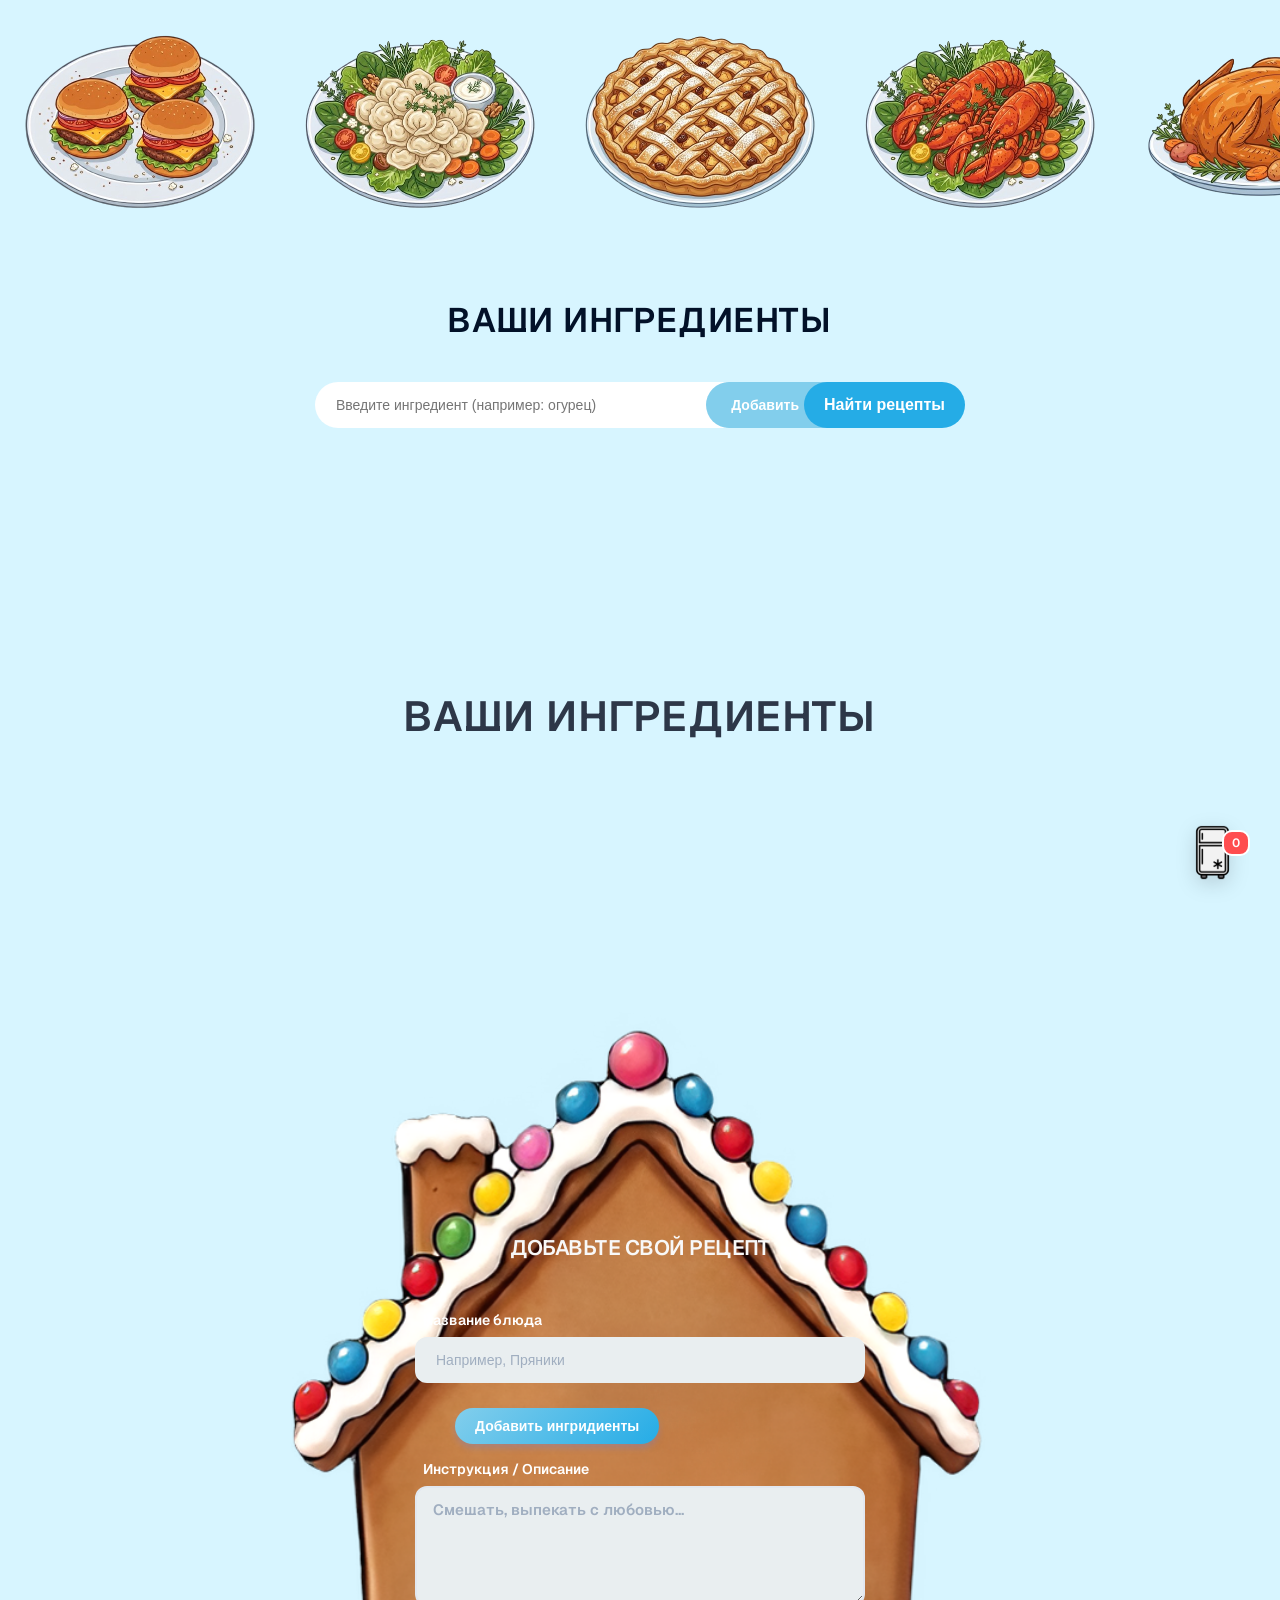
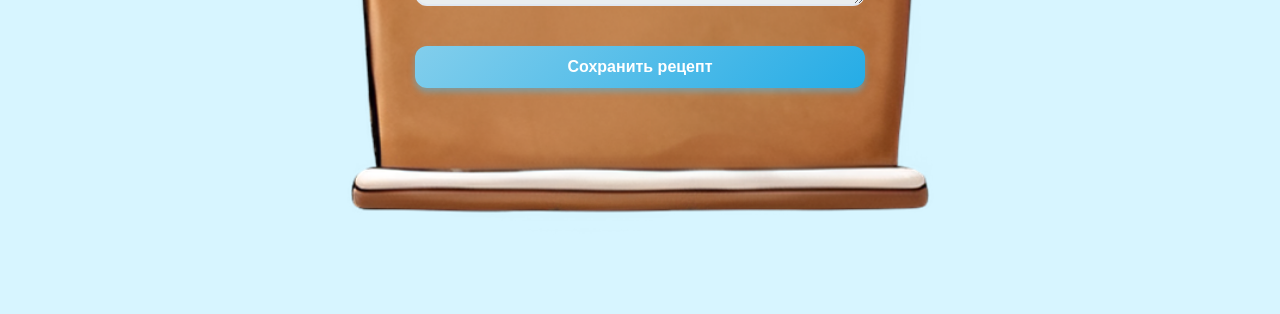
==== templates/index.html @ f2d4c2a4 "Обновил дизайн сайта" ====
<!DOCTYPE html>
<html lang="ru">
<head>
    <meta charset="UTF-8">
    <meta name="viewport" content="width=device-width, initial-scale=1.0">
    <title>CookHelper — Умный шеф</title>
    <link rel="stylesheet" href="/static/style/styles.css">
</head>
<body>
    
<!-- Экран заставки (прелоадер) -->
<div id="intro-screen">
    <div class="intro-logo">
        <img src="/static/images/cooking.png" alt="Logo CookHelper">
        CookHelper
    </div>
</div>
<!-- <img src="/static/images/Бургер-шапка.png" alt="Вкусный бургер" class="burger-img"> -->

<div class="food-carousel-container">
    <div class="food-carousel-track" id="carouselTrack">
        <div class="food-carousel-item"><img src="/static/images/Бургеры.png" alt="Блюдо 1"></div>
        <div class="food-carousel-item"><img src="/static/images/Пельмени.png" alt="Блюдо 2"></div>
        <div class="food-carousel-item"><img src="/static/images/Пирог.png" alt="Блюдо 3"></div>
        <div class="food-carousel-item"><img src="/static/images/Лобстеры.png" alt="Блюдо 4"></div>
        <div class="food-carousel-item"><img src="/static/images/Курица.png" alt="Блюдо 5"></div>
        <div class="food-carousel-item"><img src="/static/images/Яичница.png" alt="Блюдо 6"></div>
        <div class="food-carousel-item"><img src="/static/images/Блины.png" alt="Блюдо 7"></div>
        <div class="food-carousel-item"><img src="/static/images/Овощи.png" alt="Блюдо 8"></div>
    </div>
</div>

<div class="column">
    <h2 style="font-size: 34px;">Ваши ингредиенты</h2>
    
    <div class="search-group">
        <input type="text" id="ingredientInput" placeholder="Введите ингредиент (например: огурец)">            
        <div class="suggestions" id="suggestionsBox" onclick="animateFlyToFridge(event)"></div>
        <button class="btn-add" id="addBtn" onclick="manualAdd(); animateFlyToFridge(event)">Добавить</button>
        <a href="#resultsArea" style="text-decoration: none;">
            <button class="btn-find-recipes" onclick="findRecipes()">Найти рецепты</button>
        </a>      
    </div>

        <div class="empty-state">Ваш холодильник пуст</div>
    </div>
</div>
<div class="floating-fridge" id="floatingFridge" onclick="toggleFridgeMenu()">
    <img src="/static/images/холодильник.png" class="fridge-icon-img" id="fridgeIcon" alt="Холодильник">
    <span class="fridge-counter" id="fridgeCounter">0</span>
</div>

<div class="fridge-drawer" id="fridgeDrawer">
    <div class="drawer-header">
        <h3>В твоем холодильнике</h3>
        <button class="close-drawer" onclick="toggleFridgeMenu()">×</button>
    </div>

    <div class="fridge-list" id="fridgeList"></div>
</div>

<div class="column">
    <div class="title-wrapper">
        <h2 class="title-block">ВАШИ ИНГРЕДИЕНТЫ</h2>
    </div>
    <div id="resultsArea">
        <div class="empty-state">Добавьте продукты, чтобы увидеть рецепты</div>
    </div>
</div>

<div class="modal-overlay" id="detailOverlay" onclick="handleDetailOverlayClick(event)">
    <div class="modal" id="recipeDetailContent">
        </div>
</div>

<div class="recipe-form-hero">
    <div class="gingerbread-house"></div>
    <div class="recipe-form-container">
        <div class="recipe-header-block">
            <h2>Добавьте свой рецепт</h2>
        </div>
        
        <form id="recipeForm" class="modern-form">
            <div class="form-group">
                <label for="recipeName" class="form-label">
                    <span class="label-icon"></span>
                    Название блюда
                </label>
                <input type="text" id="recipeName" class="form-input" required placeholder="Например, Пряники">
            </div>
            <menu>
            <button id="updateDetails" class="add-ingredient-btn">Добавить ингридиенты</button>
            </menu>

            <div class="form-group">
                <label for="recipeDescription" class="form-label">
                    <span class="label-icon"></span>
                    Инструкция / Описание
                </label>
                <textarea id="recipeDescription" class="form-textarea" rows="4" placeholder="Смешать, выпекать с любовью..."></textarea>
            </div>

            <button type="submit" id="submitBtn" class="submit-btn">
                <span></span> Сохранить рецепт
            </button>
        </form>
        
        <div id="formMessage" class="hidden"></div>
    </div>
</div>
<dialog id="favDialog" style="border: none;outline: none;border-radius: 20px;">
    <div class="form-group">
        <label class="form-label" style="color: black;">
            <span class="label-icon"></span>
            Ингредиенты
        </label>
        <div id="ingredientsList" class="ingredients-container">
            <div class="ingredient-input-wrap">
                <input type="text" class="ingredient-input form-input" placeholder="Мука, корица..." required>
                <button type="button" class="remove-ing-btn" onclick="removeIngredient(this)" title="Удалить">&times;</button>
            </div>
        </div>
        <div style="display: flex; gap: 5px; flex-direction: column;">
            <button type="button" id="addIngredientBtn" class="add-ingredient-btn">
                <span>+</span> Добавить ингредиент
            </button>
            <button type="button" id="cancel" class="add-ingredient-btn" style="justify-content: center;">
                Сохранить
            </button>
        </div>
    </div>
</dialog>

<script>
    // Этот скрипт нужен только для создания бесконечного эффекта
    document.addEventListener('DOMContentLoaded', function() {
        const track = document.getElementById('carouselTrack');
        
        // 1. Получаем все оригинальные элементы
        const items = track.querySelectorAll('.food-carousel-item');
        
        // 2. Дублируем их и добавляем в конец ленты
        // Это создает 'запас', чтобы при сдвиге на 100%
        // в кадре уже были те же самые картинки, и переход был незаметен.
        items.forEach(item => {
            const clone = item.cloneNode(true);
            track.appendChild(clone);
        });
    });
</script>

<script>
  (function () {
    var updateButton = document.getElementById("updateDetails");
    var cancelButton = document.getElementById("cancel");
    var favDialog = document.getElementById("favDialog");

    // Update button opens a modal dialog
    updateButton.addEventListener("click", function () {
      favDialog.showModal();
    });

    // Form cancel button closes the dialog box
    cancelButton.addEventListener("click", function () {
      favDialog.close();
    });
  })();
</script>
<script src="/static/codes/recipe.js"></script>
<script src="/static/codes/code.js"></script>

</body>
</html>
---- static/style/styles.css ----
:root {
    --primary: #021128;
    --primary-dark: #f9fbfc;
    --bg-gradient: linear-gradient(135deg, #f9fbfc 0%, #f9fbfc 100%);
    --white: #ffffff;
    --text-main: #1e293b;
    --text-secondary: #1e293b;
    --accent-pink: #262b29;
    --card-shadow: 0 10px 30px rgba(248, 23, 23, 0.08);
    --radius: 25px;
}

html {
    scroll-behavior: smooth;
}

@font-face {
    font-family: 'MyCustomFont'; /* Придумай любое имя (лучше на английском) */
    src: url('/static/fonts/2.ttf') format('truetype'); /* Путь к файлу и его формат */
    font-weight: normal;
    font-style: normal;
}

body {
    font-family: 'MyCustomFont', sans-serif;
    background-color: #7fdfff4f; /* Теплый темный цвет (HEX) */
    background-attachment: fixed;
    margin: 0;
    color: var(--text-main);
    min-height: 100vh;
}

.burger-img {
    display: block;      
    margin: 0 auto;      
    margin-top: 10px;    /* Сдвигает бургер вниз, чтобы он идеально сидел под дугой */
    width: 100%;         
    max-width: 400px;    
    height: auto;        
    border-radius: 8px;  
}

.logo { font-weight: 800; font-size: 24px; color: var(--primary); display: flex; align-items: center; cursor: pointer; }
.nav-links { display: flex; gap: 20px; }
.nav-links a { 
    text-decoration: none; 
    color: var(--text-secondary); 
    font-weight: 600; 
    font-size: 13px; 
    text-transform: uppercase; 
    padding: 8px 12px;
    border-radius: 8px;
    transition: 0.2s;
}
.nav-links a.active { background: var(--primary); color: white; }
.auth-btns button { 
    border: none; padding: 8px 20px; border-radius: 15px; cursor: pointer; font-weight: 600; 
}
.btn-reg { background: var(--primary); color: white; margin-left: 10px; }

/* --- Основной контейнер (Сетка как на картинке) --- */
.main-grid {
    display: grid;
    grid-template-columns: 1fr 1fr;
    max-width: 2400px;
    margin: 40px auto;
    gap: 30px;
    padding: 0 20px;
}



.column {
    padding: 30px;
}

/* Обёртка для центрирования */
.title-wrapper {
    text-align: center;
    margin: 30px 0;
}

h2.title-block {
    display: inline-block;
    font-size: 42px;
    font-weight: 700;
    color: #2d3748;
    padding: 15px 40px;
    border-radius: 20px;
    background: transparent;
    position: relative;
}

h2 {
    text-align: center;
    color: var(--primary);
    text-transform: uppercase;
    font-size: 18px;
    letter-spacing: 1.2px;
    margin-bottom: 25px;
}

/* --- Левая колонка: Ввод --- */
.search-group {
    display: flex;
    align-items: center; 
    margin: 40px auto 20px auto; 
    max-width: 650px;    /* Ширина, чтобы обе кнопки и инпут дышали свободно */
    width: 100%; 
    gap: -10px;     
}

.floating-fridge {
    position: fixed;
    bottom: 30px;
    right: 35px;
    width: 65px;
    height: 35px;
    border-radius: 50%;
    display: flex;
    align-items: center;
    justify-content: center;
    cursor: pointer;
    z-index: 1000;
    transition: transform 0.2s ease;
}

.floating-fridge:hover {
    transform: scale(1.1);
}

.fridge-icon-img {
    width: 70px;        /* Уменьшили сам холодильник с 70px до 55px */
    height: 55px;
    object-fit: contain;
    display: block;
    pointer-events: none;
    /* Оставляем мягкую тень */
    filter: drop-shadow(0 6px 10px rgba(0, 0, 0, 0.15)); 
}

/* Красный кружок-счетчик количества продуктов */
.fridge-counter {
    position: absolute;
    top: -5px;
    right: -5px;
    background-color: #ff4d4f;
    color: white;
    font-size: 12px;
    font-weight: bold;
    padding: 3px 8px;
    border-radius: 10px;
    border: 2px solid #ffffff;
}

/* Анимация покачивания при добавлении */
@keyframes jiggle {
    0% { transform: scale(1); }
    30% { transform: scale(1.2) rotate(-10deg); }
    50% { transform: scale(1.2) rotate(10deg); }
    70% { transform: scale(1.2) rotate(-10deg); }
    100% { transform: scale(1); }
}

.floating-fridge.pulse {
    animation: jiggle 0.5s ease-in-out;
}

/* --- Выплывающая шторка (меню) --- */
.fridge-drawer {
    position: fixed;
    top: 0;
    right: -350px; /* Изначально спрятана справа за экраном */
    width: 320px;
    height: 100%;
    background: white;
    box-shadow: -5px 0 25px rgba(0,0,0,0.15);
    z-index: 999;
    transition: right 0.3s ease; /* Плавное выдвижение */
    padding: 20px;
    box-sizing: border-box;
    overflow-y: auto;
}

/* Класс, который выдвигает шторку (добавляется через JS) */
.fridge-drawer.open {
    right: 0;
}

.drawer-header {
    display: flex;
    justify-content: space-between;
    align-items: center;
    border-bottom: 1px solid #eee;
    padding-bottom: 10px;
    margin-bottom: 15px;
}

.close-drawer {
    background: none;
    border: none;
    font-size: 24px;
    cursor: pointer;
}


/* --- Выпадающий список подсказок (Подборка) --- */
.suggestions {
    position: absolute;
    top: 600px;            /* Опускает список ровно под строку ввода */
    left: 240px;              /* Выравнивает по левому краю инпута */
    
    /* Ширина списка. Так как инпут занимает flex: 1, 
       сделаем подсказки примерно на ширину самого текстового поля */
    width: 60%;
    display: none;           
    
    background-color: #ffffff;
    border: 1px solid #e0e0e0;
    border-radius: 15px;  /* Мягкое скругление углов */
    box-shadow: 0 8px 24px rgba(0, 0, 0, 0.921); /* Мягкая тень, чтобы приподнять над сайтом */
    
    max-height: 220px;    /* Ограничиваем высоту, если совпадений много */
    overflow-y: auto;     /* Включает скролл внутри списка */
    z-index: 999;         /* Выносит список поверх холодильника и карточек */
    margin-top: 5px;      /* Небольшой аккуратный зазор от инпута */
}

/* Стили для самих элементов списка (заодно добавим внутренние отступы) */
.suggestion-item {
    padding: 10px 15px;      /* Внутренние отступы: 10px сверху/снизу, 15px слева/справа */
    cursor: pointer;         /* Меняем курсор при наведении */
    transition: background-color 0.2s ease; /* Плавное изменение цвета */
}

/* Эффект при наведении */
.suggestion-item:hover {
    background-color: #f5f5f5; /* Светло-серый цвет фона при наведении */
}


input[type="text"] {
    flex: 1;
    padding: 12px 30px 12px 20px; 
    border: 1px solid #e0e0e000;
    border-radius: 25px 0 0 25px; /* Сделали левый край инпута еще более круглым, под стать кнопкам */
    font-size: 14px;
    outline: none;
    height: 46px;                 /* Единая высота для всей строки */
    box-sizing: border-box;
    border-right: none;
    position: relative;
    z-index: 1;
}

/* Общие базовые стили для обеих кнопок, чтобы они были одинаковыми */
.btn-add, .btn-find-recipes {
    height: 46px;
    border: none;
    border-radius: 25px 0 0 25px;          /* Обе кнопки — идеальные округлые капсулы */
    font-weight: 600;
    font-size: 14px;
    cursor: pointer;
    white-space: nowrap;
    box-sizing: border-box;
    position: relative;           /* Включаем позиционирование для работы z-index */
    transition: all 0.2s ease;
}

/* Кнопка "Добавить" (Черная капсула, которую обрезают) */
.btn-add {
    background: #82ceec;          
    color: white;
    /* Справа делаем отступ чуть больше (35px), чтобы спрятанный под соеднюю кнопку край не сжимал текст */
    padding: 0 35px 0 25px;       
    
    z-index: 2;                   /* Средний слой */
    margin-left: -20px;           /* Наплыв на инпут */
    margin-right: -30px;          /* Отрицательный отступ заставляет голубую кнопку наехать СВЕРХУ */
}

/* Кнопка "Найти рецепты" (Голубая капсула, которая ОБРЕЗАЕТ) */
.btn-find-recipes {
    background: #25ace6;          
    color: white;
    padding: 0 25px;              /* Стандартный аккуратный отступ */
    
    z-index: 3;                   /* Самый ВЫСОКИЙ слой — ложится поверх и обрезает черную */
    

}

.btn-add:hover {
    opacity: 0.95;
    box-shadow: 0 4px 12px rgba(16, 24, 32, 0.2);
}

.btn-find-recipes:hover {
    opacity: 0.95;
    box-shadow: -8px 0 16px rgba(16, 24, 32, 0.3);
}

.fridge-list { 
    flex-grow: 1; 
    max-width: 400px;  /* Максимальная ширина списка. Можешь поставить 450px или 500px */
    width: 100%;
}
.fridge-item {
    background: #f8f9ff;
    margin-bottom: 10px;
    padding: 12px 20px;
    border-radius: 15px;
    display: flex;
    justify-content: space-between;
    align-items: center;
    border-left: 4px solid var(--primary);
    animation: fadeIn 0.3s ease;
}

.remove-btn {
    background: var(--accent-pink);
    color: white;
    border: none;
    width: 24px; height: 24px;
    border-radius: 50%;
    cursor: pointer;
    font-size: 14px;
}

/* Этот стиль применится ко всем кнопкам с классом .btn-find-recipes */
.btn-find-recipes {
    background-color: #25ace6;    /* Темный фон кнопки */
    color: #ffffff;               /* Белый текст */
    
    padding: 10px 20px;           /* Внутренние отступы */
    font-size: 16px;              /* Размер текста */
    font-weight: 600;             /* Жирность текста */
    border-radius: 25px;           /* Скругление углов */
    cursor: pointer;              /* Курсор-пальчик при наведении */
    text-decoration: none;   
    transition: all 0.3s ease;    /* Плавность анимации */
}



/* --- Правая колонка: Рецепты --- */

/* 1. Модифицированная карточка (изменили display на колонку и добавили transition) */
.recipe-card {
    display: flex;
    flex-direction: column; /* Элементы внутри строятся вертикально */
    gap: 0;                 
    background: #ffffff;
    padding: 15px;
    border-radius: 20px;
    margin-bottom: 15px;
    cursor: pointer;
    transition: all 0.3s ease; /* Сделали анимацию плавной */
    border: 1px solid transparent;
}
.recipe-card:hover { border-color: var(--accent-pink); background: #ffffff; }

/* Эффект, когда карточка развернута (из нового) */
.recipe-card.expanded {
    border-color: var(--accent-pink);
    box-shadow: 0 8px 20px rgba(0, 0, 0, 0.04);
}

/* Новому контейнеру задаем флекс в строчку, чтобы картинка и текст были рядом */
.recipe-main-content {
    display: flex;
    gap: 15px;
    width: 100%;
}

/* ТВОИ СТИЛИ (Остались без изменений) */
.recipe-img {
    width: 70px; height: 70px;
    border-radius: 15px;
    background: #dfdddd00;
    object-fit: cover;
}

.recipe-info {
    flex: 1; /* Чтобы текст занимал всю ширину до тегов */
}
.recipe-info h3 { margin: 0; font-size: 16px; color: #2d3436; }
.recipe-info p { margin: 5px 0; font-size: 12px; color: var(--text-secondary); }
.recipe-meta { display: flex; justify-content: space-between; align-items: center; margin-top: 5px; }
.time-tag { color: var(--primary); font-weight: 700; font-size: 12px; }
.match-tag { color: #f3f3f3; font-weight: 600; font-size: 11px; background: #141311; padding: 2px 8px; border-radius: 10px; }


/* НОВЫЕ СТИЛИ (Добавились для скрытого блока инструкции) */
.recipe-instructions {
    max-height: 0;
    overflow: hidden;
    width: 100%;
    transition: max-height 0.3s ease, padding 0.3s ease;
    padding-top: 0; 
    box-sizing: border-box;
}

.instructions-divider {
    border: 0;
    border-top: 1px solid #eee;
    margin: 10px 0;
}

.recipe-instructions h4 {
    margin: 0 0 5px 0;
    font-size: 14px;
    color: #2d3436;
}

.instructions-text {
    margin: 0;
    font-size: 13px;
    color: #555;
    line-height: 1.6;
    white-space: pre-wrap; /* Чтобы перенос строк из базы работал */
}
.empty-state {
    text-align: center;
    margin-top: 100px;
    color: #b2bec300;
    font-style: italic;
}

/* --- Модалки (Стиль как на макете) --- */
.modal { border-radius: 30px; border: none; }

@keyframes fadeIn { from { opacity: 0; transform: translateY(5px); } to { opacity: 1; transform: translateY(0); } }
/* --- Стили для заставки --- */
#intro-screen {
    position: fixed;
    top: 0;
    left: 0;
    width: 100%;
    height: 100vh;
    background-color: #000000; /* Черный экран */
    display: flex;
    justify-content: center;
    align-items: center;
    z-index: 99999; /* Поверх абсолютно всего */
    transition: transform 0.8s cubic-bezier(0.77, 0, 0.175, 1); /* Красивый плавный уезд */
}

/* Класс, который заставит экран уехать вверх */
#intro-screen.hidden {
    transform: translateY(-100%);
}

.intro-logo {
    font-weight: 800;
    font-size: 42px; /* Крупный логотип для заставки */
    color: #ffffff;  /* Белый текст на черном фоне */
    letter-spacing: 2px;
    animation: pulse 2s infinite ease-in-out;

    /* Новые стили для выравнивания картинки и текста в одну строку */
    display: flex;
    align-items: center;       /* Центрирует картинку и текст по вертикали */
    justify-content: center;   /* Центрирует весь логотип по экрану (если нужно) */
    gap: 15px;                 /* Расстояние между картинкой и текстом */
}

/* Стили для самой картинки внутри логотипа */
.intro-logo img {
    height: 50px;              /* Высота картинки (чуть больше размера шрифта 42px) */
    width: auto;               /* Ширина подстроится автоматически */
    object-fit: contain;
}


/* Легкая анимация пульсации для логотипа, пока сайт думает */
@keyframes pulse {
    0% { transform: scale(1); opacity: 0.8; }
    50% { transform: scale(1.05); opacity: 1; }
    100% { transform: scale(1); opacity: 0.8; }
}

.fridge-pulse-active {
    animation: pulse 0.4s ease-in-out; /* Анимация проиграется один раз за 0.4 секунды */
}

.fly-particle {
    position: fixed;
    width: 14px;
    height: 14px;
    background-color: #3498db; /* Цвет кнопки Добавить */
    border-radius: 50%;
    z-index: 9999;
    pointer-events: none; /* Чтобы точка не мешала кликам */
    transition: transform 1s cubic-bezier(0.25, 1, 0.5, 1), opacity 0.8s ease;
}

/* Внешний контейнер */
.recipe-form-hero {
    position: relative;
    min-height: 100vh;
    display: flex;
    justify-content: center;
    align-items: flex-start;
    padding: 40px 20px;
}

/* Домик - отдельный блок на фоне */
.gingerbread-house {
    position: absolute;
    top: 0;
    left: 0;
    width: 100%;
    height: 100%;
    background: url('/static/images/Image-дом.png') center center no-repeat;
    background-size: 125%;
    z-index: 0;
}

.recipe-form-container {
    position: relative;
    z-index: 1;
    max-width: 450px; 
    width: 90%; 
    margin: 130px auto 0 auto; /* Уменьшил margin-top, чтобы форма поднялась выше */
    
    /* Добавляем высоту */
    min-height: 570px;      
    padding: 70px 30px 30px 30px;
    padding-top: 95px;
}

@keyframes slideUp {
    from {
        opacity: 0;
        transform: translateY(30px);
    }
    to {
        opacity: 1;
        transform: translateY(0);
    }
}

/* Заголовки */
.recipe-header-block {
    text-align: center;
    margin-bottom: 15px;
    margin-top: 35px;
}

.recipe-header-block h2 {
    color: #f8f8f8;
    font-size: 21px;
    font-weight: 700;
    margin: 0 0 50px 0;
    letter-spacing: -0.5px;
}

/* Группы полей */
.form-group {
    margin-bottom: 25px;
}

.form-label {
    display: flex;
    align-items: center;
    gap: 8px;
    margin-bottom: 8px;
    font-weight: 600;
    color: #ffffff;
    font-size: 14px;
}

.label-icon {
    font-size: 16px;
}

/* Поля ввода */
.form-input,
.form-textarea {
    width: 100%;
    padding: 12px 16px;
    border: 2px solid #e2e8f0;
    border-radius: 12px !important;
    background: #e9eef0;
    color: #2d3748;
    font-size: 15px;
    transition: all 0.3s ease;
    box-sizing: border-box;
}

.form-input:focus,
.form-textarea:focus {
    outline: none;
    border-color: #667eea;
    background: #ffffff;
    box-shadow: 0 0 0 3px rgba(102, 126, 234, 0.1);
    transform: translateY(-2px);
}

.form-input::placeholder,
.form-textarea::placeholder {
    color: #a0aec0;
}

.form-textarea {
    resize: vertical;
    min-height: 120px;
    font-family: inherit;
}

/* Контейнер ингредиентов */
.ingredients-container {
    display: flex;
    flex-direction: column;
    gap: 10px;
}

.ingredient-input-wrap {
    display: flex;
    gap: 10px;
    animation: fadeIn 0.3s ease;
}

@keyframes fadeIn {
    from {
        opacity: 0;
        transform: translateX(-10px);
    }
    to {
        opacity: 1;
        transform: translateX(0);
    }
}

.ingredient-input {
    flex: 1;
}

/* Кнопка удаления ингредиента */
.remove-ing-btn {
    background: #25ace6;
    color: white;
    border: none;
    width: 40px;
    height: 40px;
    border-radius: 10px;
    cursor: pointer;
    font-size: 20px;
    line-height: 1;
    transition: all 0.3s ease;
    display: flex;
    align-items: center;
    justify-content: center;
}

.remove-ing-btn:hover {
    background: #f56565;
    transform: scale(1.1);
}

/* Кнопка добавления ингредиента с эффектами */
.add-ingredient-btn {
    display: flex;
    align-items: center;
    gap: 8px;
    background: linear-gradient(135deg, #82ceec 0%, #25ace6 100%);
    color: white;
    border: none;
    padding: 10px 20px;
    border-radius: 25px;
    cursor: pointer;
    font-weight: 600;
    font-size: 14px;
    margin-top: 12px;
    transition: all 0.3s ease;
    box-shadow: 0 4px 6px rgba(102, 126, 234, 0.3);
}

.add-ingredient-btn:hover {
    transform: translateY(-2px);
    box-shadow: 0 6px 12px rgba(102, 126, 234, 0.4);
}

.add-ingredient-btn:active {
    transform: translateY(0);
    box-shadow: 0 2px 4px rgba(102, 126, 234, 0.3);
}

.add-ingredient-btn span {
    font-size: 18px;
    font-weight: bold;
}

/* Кнопка "Сохранить рецепт" */
#submitBtn {
    background: linear-gradient(135deg, #82ceec 0%, #25ace6 100%);
    color: white;
    border: none;
    padding: 12px 24px;
    border-radius: 12px;
    font-size: 16px;
    font-weight: 600;
    cursor: pointer;
    width: 100%;
    margin-top: 10px;
    transition: all 0.3s ease;
    box-shadow: 0 4px 6px rgba(89, 178, 219, 0.573);
}

#submitBtn:hover {
    transform: translateY(-2px);
    box-shadow: 0 6px 12px rgba(146, 212, 232, 0.4);
}

#submitBtn:active {
    transform: translateY(0);
}

.food-carousel-container {
    width: 100%;             
    overflow: hidden;           
    padding: 20px 0;
    position: relative;
}

/* Перевели на flex, чтобы трек не схлопывался и точно знал свою ширину */
.food-carousel-track {
    display: flex; 
    width: max-content; /* Важно: трек растягивается ровно под контент */
    animation: scroll-horizontal 20s linear infinite; 
}

.food-carousel-item {
    flex-shrink: 0; /* Запрещаем картинкам сжиматься */
    width: 250px;             
    height: 200px;
    margin: 0 15px;           
    border-radius: 10px;
    overflow: hidden;
}

.food-carousel-item img {
    width: 100%;
    height: 100%;
    object-fit: cover;        
}

/* Теперь -50% сдвигает ленту ровно на первую (оригинальную) пятерку картинок */
@keyframes scroll-horizontal {
    0% {
        transform: translateX(0);
    }
    100% {
        transform: translateX(-50%); 
    }
}
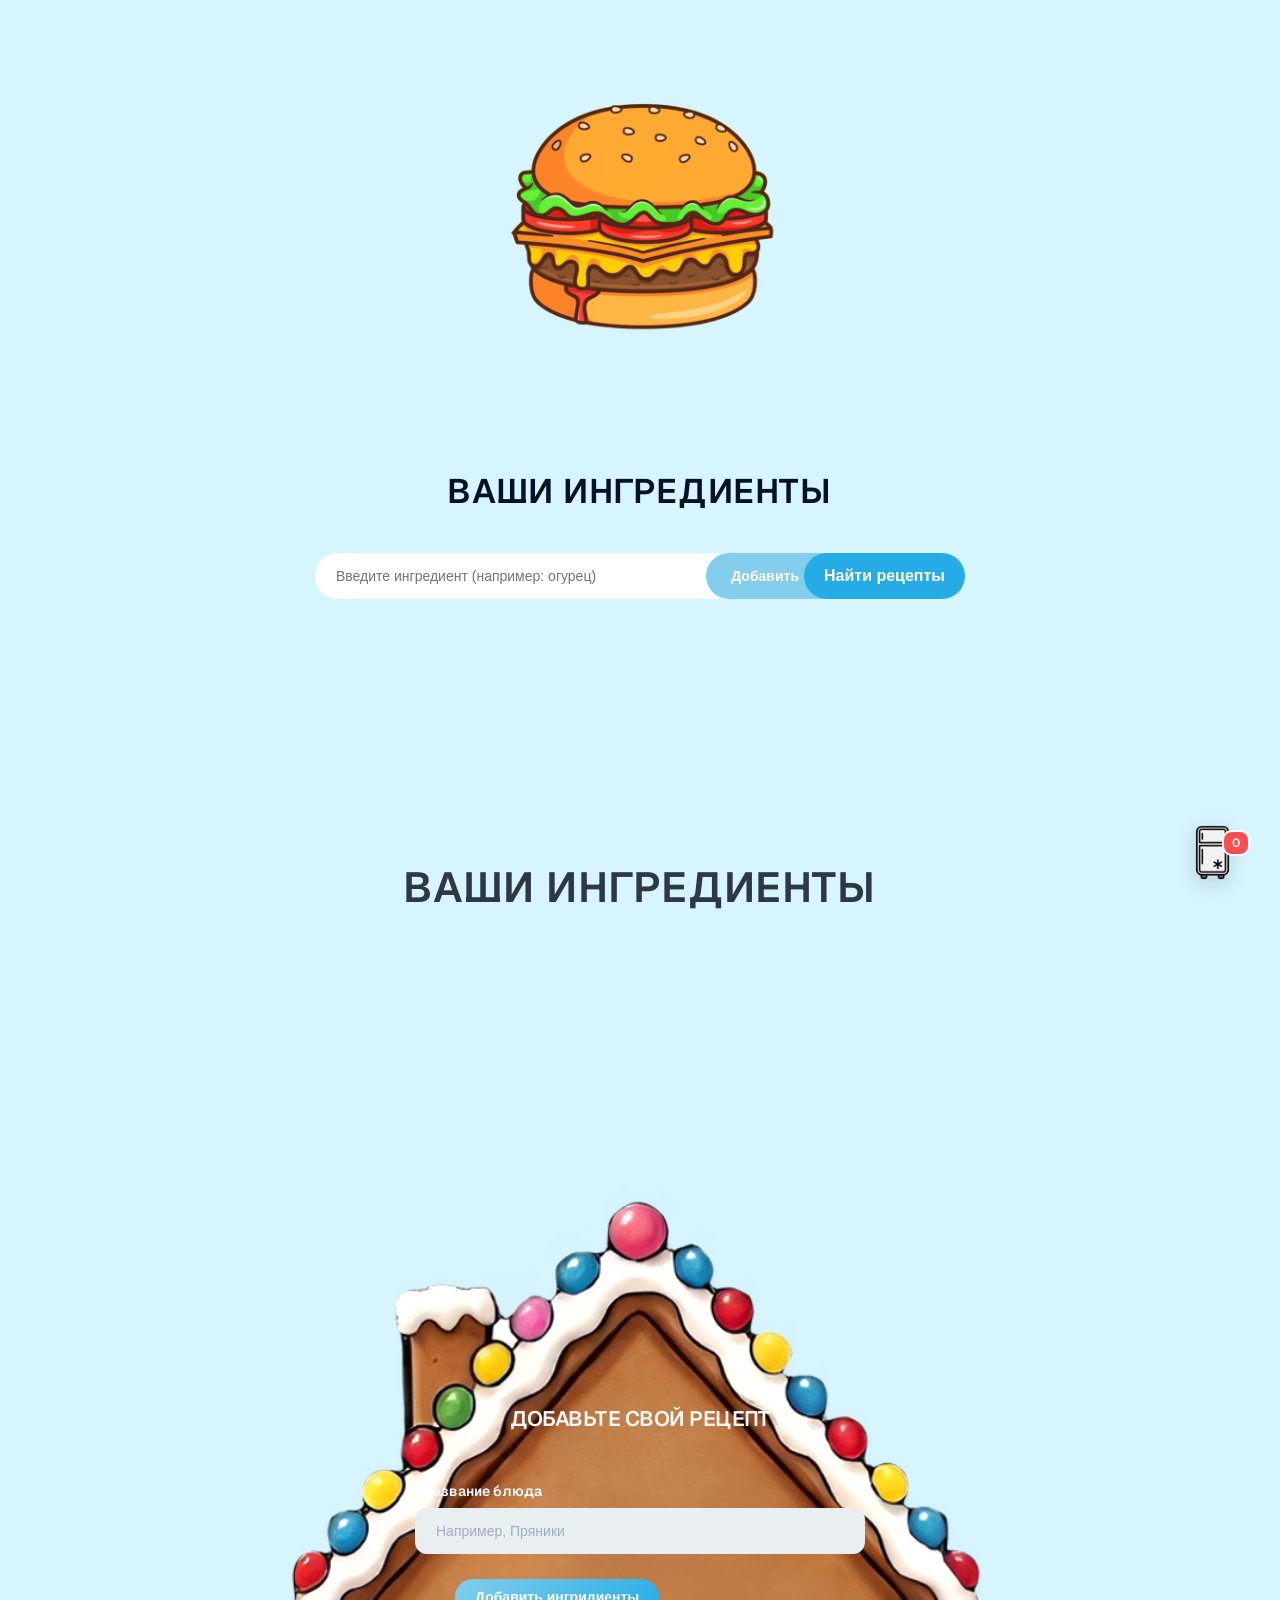
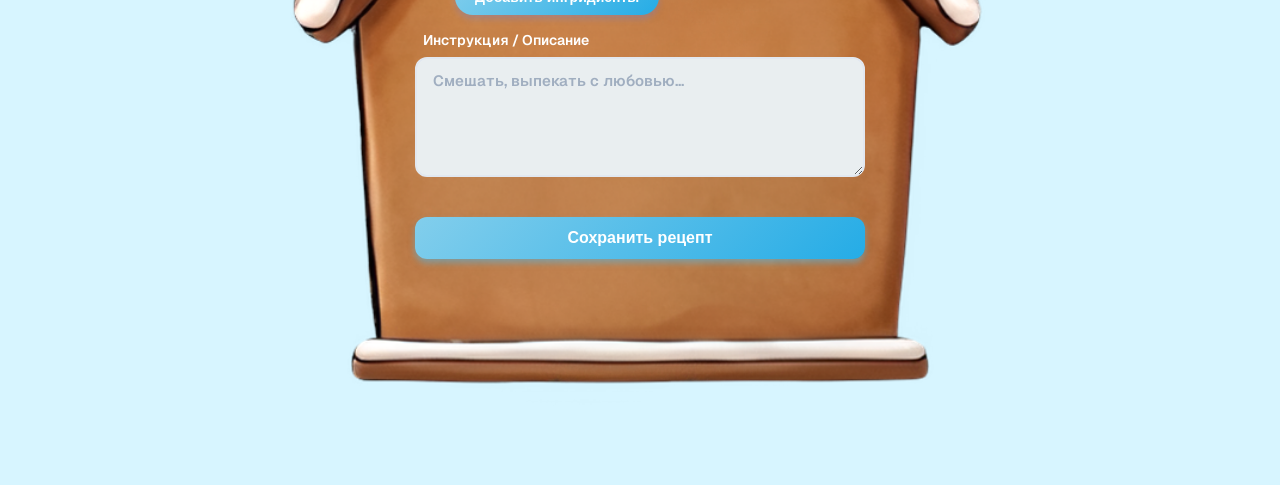
==== commit 661cce07: "добавлена проверка при вводе" ====
--- a/templates/index.html
+++ b/templates/index.html
@@ -15,20 +15,7 @@
         CookHelper
     </div>
 </div>
-<!-- <img src="/static/images/Бургер-шапка.png" alt="Вкусный бургер" class="burger-img"> -->
-
-<div class="food-carousel-container">
-    <div class="food-carousel-track" id="carouselTrack">
-        <div class="food-carousel-item"><img src="/static/images/Бургеры.png" alt="Блюдо 1"></div>
-        <div class="food-carousel-item"><img src="/static/images/Пельмени.png" alt="Блюдо 2"></div>
-        <div class="food-carousel-item"><img src="/static/images/Пирог.png" alt="Блюдо 3"></div>
-        <div class="food-carousel-item"><img src="/static/images/Лобстеры.png" alt="Блюдо 4"></div>
-        <div class="food-carousel-item"><img src="/static/images/Курица.png" alt="Блюдо 5"></div>
-        <div class="food-carousel-item"><img src="/static/images/Яичница.png" alt="Блюдо 6"></div>
-        <div class="food-carousel-item"><img src="/static/images/Блины.png" alt="Блюдо 7"></div>
-        <div class="food-carousel-item"><img src="/static/images/Овощи.png" alt="Блюдо 8"></div>
-    </div>
-</div>
+<img src="/static/images/Бургер-шапка.png" alt="Вкусный бургер" class="burger-img">
 
 <div class="column">
     <h2 style="font-size: 34px;">Ваши ингредиенты</h2>
@@ -127,42 +114,58 @@
             <button type="button" id="cancel" class="add-ingredient-btn" style="justify-content: center;">
                 Сохранить
             </button>
+            <div id="dialogMessage" style="text-align: center; min-height: 20px; font-size: 14px; margin-top: 5px; transition: opacity 0.3s; opacity: 0; font-weight: 500;"></div>
         </div>
     </div>
 </dialog>
-
-<script>
-    // Этот скрипт нужен только для создания бесконечного эффекта
-    document.addEventListener('DOMContentLoaded', function() {
-        const track = document.getElementById('carouselTrack');
-        
-        // 1. Получаем все оригинальные элементы
-        const items = track.querySelectorAll('.food-carousel-item');
-        
-        // 2. Дублируем их и добавляем в конец ленты
-        // Это создает 'запас', чтобы при сдвиге на 100%
-        // в кадре уже были те же самые картинки, и переход был незаметен.
-        items.forEach(item => {
-            const clone = item.cloneNode(true);
-            track.appendChild(clone);
-        });
-    });
-</script>
 
 <script>
   (function () {
     var updateButton = document.getElementById("updateDetails");
     var cancelButton = document.getElementById("cancel");
     var favDialog = document.getElementById("favDialog");
+    var dialogMessage = document.getElementById("dialogMessage");
 
-    // Update button opens a modal dialog
+    window.showDialogMessage = function(text, color) {
+        if (!dialogMessage) return;
+        dialogMessage.textContent = text;
+        dialogMessage.style.color = color || '#333';
+        dialogMessage.style.opacity = '1';
+
+        clearTimeout(window.dialogMessageTimer);
+        window.dialogMessageTimer = setTimeout(() => {
+            dialogMessage.style.opacity = '0';
+        }, 2000);
+    };
+
     updateButton.addEventListener("click", function () {
       favDialog.showModal();
     });
 
-    // Form cancel button closes the dialog box
+    // ОБНОВЛЕННЫЙ КОД: Проверка перед закрытием
     cancelButton.addEventListener("click", function () {
-      favDialog.close();
+      const ingredientInputs = document.querySelectorAll('.ingredient-input');
+
+      // Ищем, есть ли хоть один инпут с пробелом или запятой
+      const invalidInput = Array.from(ingredientInputs).find(input => /[,\s]/.test(input.value));
+
+      if (invalidInput) {
+          invalidInput.classList.remove('input-error');
+          void invalidInput.offsetWidth;
+          invalidInput.classList.add('input-error');
+          invalidInput.focus();
+
+          // Выводим ошибку красным цветом внутри модального окна
+          window.showDialogMessage("Ошибка: используйте '_' вместо пробелов и удалите запятые!", "#dc3545");
+          return; // Блокируем закрытие окна
+      }
+
+      // Если всё хорошо — сохраняем и закрываем
+      window.showDialogMessage("Ингредиенты сохранены!", "#28a745");
+      setTimeout(() => {
+          favDialog.close();
+          dialogMessage.style.opacity = '0';
+      }, 1000);
     });
   })();
 </script>
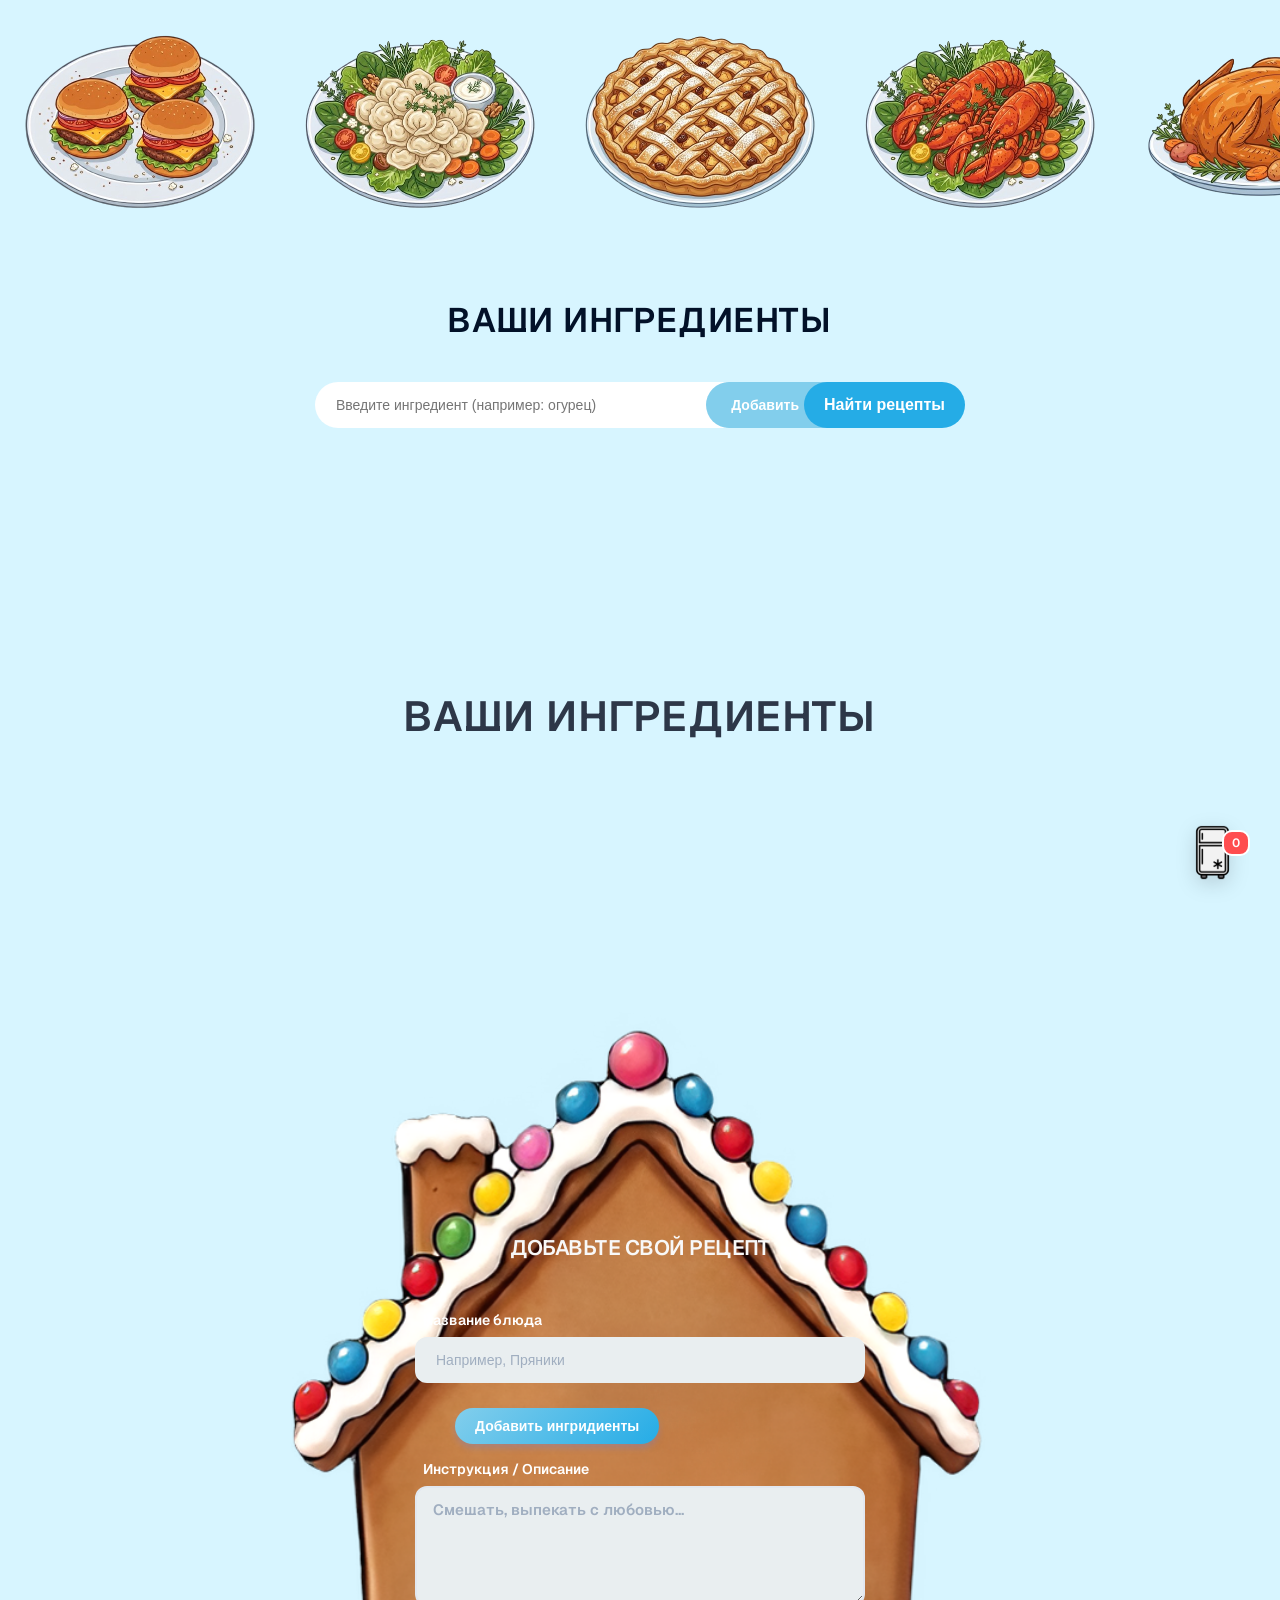
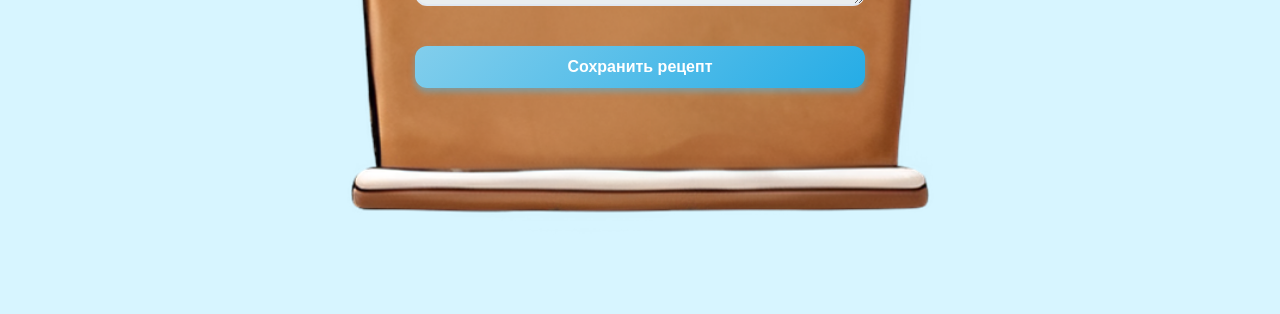
==== commit 40fdfadb: "Обновил дизайн" ====
--- a/templates/index.html
+++ b/templates/index.html
@@ -15,7 +15,20 @@
         CookHelper
     </div>
 </div>
-<img src="/static/images/Бургер-шапка.png" alt="Вкусный бургер" class="burger-img">
+<!-- <img src="/static/images/Бургер-шапка.png" alt="Вкусный бургер" class="burger-img"> -->
+
+<div class="food-carousel-container">
+    <div class="food-carousel-track" id="carouselTrack">
+        <div class="food-carousel-item"><img src="/static/images/Бургеры.png" alt="Блюдо 1"></div>
+        <div class="food-carousel-item"><img src="/static/images/Пельмени.png" alt="Блюдо 2"></div>
+        <div class="food-carousel-item"><img src="/static/images/Пирог.png" alt="Блюдо 3"></div>
+        <div class="food-carousel-item"><img src="/static/images/Лобстеры.png" alt="Блюдо 4"></div>
+        <div class="food-carousel-item"><img src="/static/images/Курица.png" alt="Блюдо 5"></div>
+        <div class="food-carousel-item"><img src="/static/images/Яичница.png" alt="Блюдо 6"></div>
+        <div class="food-carousel-item"><img src="/static/images/Блины.png" alt="Блюдо 7"></div>
+        <div class="food-carousel-item"><img src="/static/images/Овощи.png" alt="Блюдо 8"></div>
+    </div>
+</div>
 
 <div class="column">
     <h2 style="font-size: 34px;">Ваши ингредиенты</h2>
@@ -95,29 +108,49 @@
         <div id="formMessage" class="hidden"></div>
     </div>
 </div>
-<dialog id="favDialog" style="border: none;outline: none;border-radius: 20px;">
+<dialog id="favDialog" style="border: none; outline: none; border-radius: 20px;">
     <div class="form-group">
         <label class="form-label" style="color: black;">
             <span class="label-icon"></span>
             Ингредиенты
         </label>
+        
         <div id="ingredientsList" class="ingredients-container">
             <div class="ingredient-input-wrap">
-                <input type="text" class="ingredient-input form-input" placeholder="Мука, корица..." required>
+                <input type="text" class="ingredient-input form-input" placeholder="Мука, корица...">
                 <button type="button" class="remove-ing-btn" onclick="removeIngredient(this)" title="Удалить">&times;</button>
             </div>
         </div>
+        
         <div style="display: flex; gap: 5px; flex-direction: column;">
-            <button type="button" id="addIngredientBtn" class="add-ingredient-btn">
+            <button type="button" id="addIngredientBtn" class="add-ingredient-btn" onclick="addIngredientField()">
                 <span>+</span> Добавить ингредиент
             </button>
-            <button type="button" id="cancel" class="add-ingredient-btn" style="justify-content: center;">
+            <button type="button" id="cancel" class="add-ingredient-btn" style="justify-content: center;" onclick="submitRecipe()">
                 Сохранить
             </button>
             <div id="dialogMessage" style="text-align: center; min-height: 20px; font-size: 14px; margin-top: 5px; transition: opacity 0.3s; opacity: 0; font-weight: 500;"></div>
         </div>
     </div>
 </dialog>
+
+<script>
+    // Этот скрипт нужен только для создания бесконечного эффекта
+    document.addEventListener('DOMContentLoaded', function() {
+        const track = document.getElementById('carouselTrack');
+        
+        // 1. Получаем все оригинальные элементы
+        const items = track.querySelectorAll('.food-carousel-item');
+        
+        // 2. Дублируем их и добавляем в конец ленты
+        // Это создает 'запас', чтобы при сдвиге на 100%
+        // в кадре уже были те же самые картинки, и переход был незаметен.
+        items.forEach(item => {
+            const clone = item.cloneNode(true);
+            track.appendChild(clone);
+        });
+    });
+</script>
 
 <script>
   (function () {
@@ -138,34 +171,35 @@
         }, 2000);
     };
 
+    // Update button opens a modal dialog
     updateButton.addEventListener("click", function () {
       favDialog.showModal();
     });
 
-    // ОБНОВЛЕННЫЙ КОД: Проверка перед закрытием
+    // Form cancel button closes the dialog box
     cancelButton.addEventListener("click", function () {
-      const ingredientInputs = document.querySelectorAll('.ingredient-input');
-
-      // Ищем, есть ли хоть один инпут с пробелом или запятой
-      const invalidInput = Array.from(ingredientInputs).find(input => /[,\s]/.test(input.value));
-
-      if (invalidInput) {
-          invalidInput.classList.remove('input-error');
-          void invalidInput.offsetWidth;
-          invalidInput.classList.add('input-error');
-          invalidInput.focus();
-
-          // Выводим ошибку красным цветом внутри модального окна
-          window.showDialogMessage("Ошибка: используйте '_' вместо пробелов и удалите запятые!", "#dc3545");
-          return; // Блокируем закрытие окна
-      }
-
-      // Если всё хорошо — сохраняем и закрываем
-      window.showDialogMessage("Ингредиенты сохранены!", "#28a745");
-      setTimeout(() => {
-          favDialog.close();
-          dialogMessage.style.opacity = '0';
-      }, 1000);
+        const ingredientInputs = document.querySelectorAll('.ingredient-input');
+
+    // Ищем, есть ли хоть один инпут с пробелом или запятой
+    const invalidInput = Array.from(ingredientInputs).find(input => /[,\s]/.test(input.value));
+
+    if (invalidInput) {
+        invalidInput.classList.remove('input-error');
+        void invalidInput.offsetWidth;
+        invalidInput.classList.add('input-error');
+        invalidInput.focus();
+
+        // Выводим ошибку красным цветом внутри модального окна
+        window.showDialogMessage("Ошибка: используйте '_' вместо пробелов и удалите запятые!", "#dc3545");
+        return; // Блокируем закрытие окна
+    }
+
+    // Если всё хорошо — сохраняем и закрываем
+    window.showDialogMessage("Ингредиенты сохранены!", "#28a745");
+    setTimeout(() => {
+        favDialog.close();
+        dialogMessage.style.opacity = '0';
+    }, 1000);
     });
   })();
 </script>
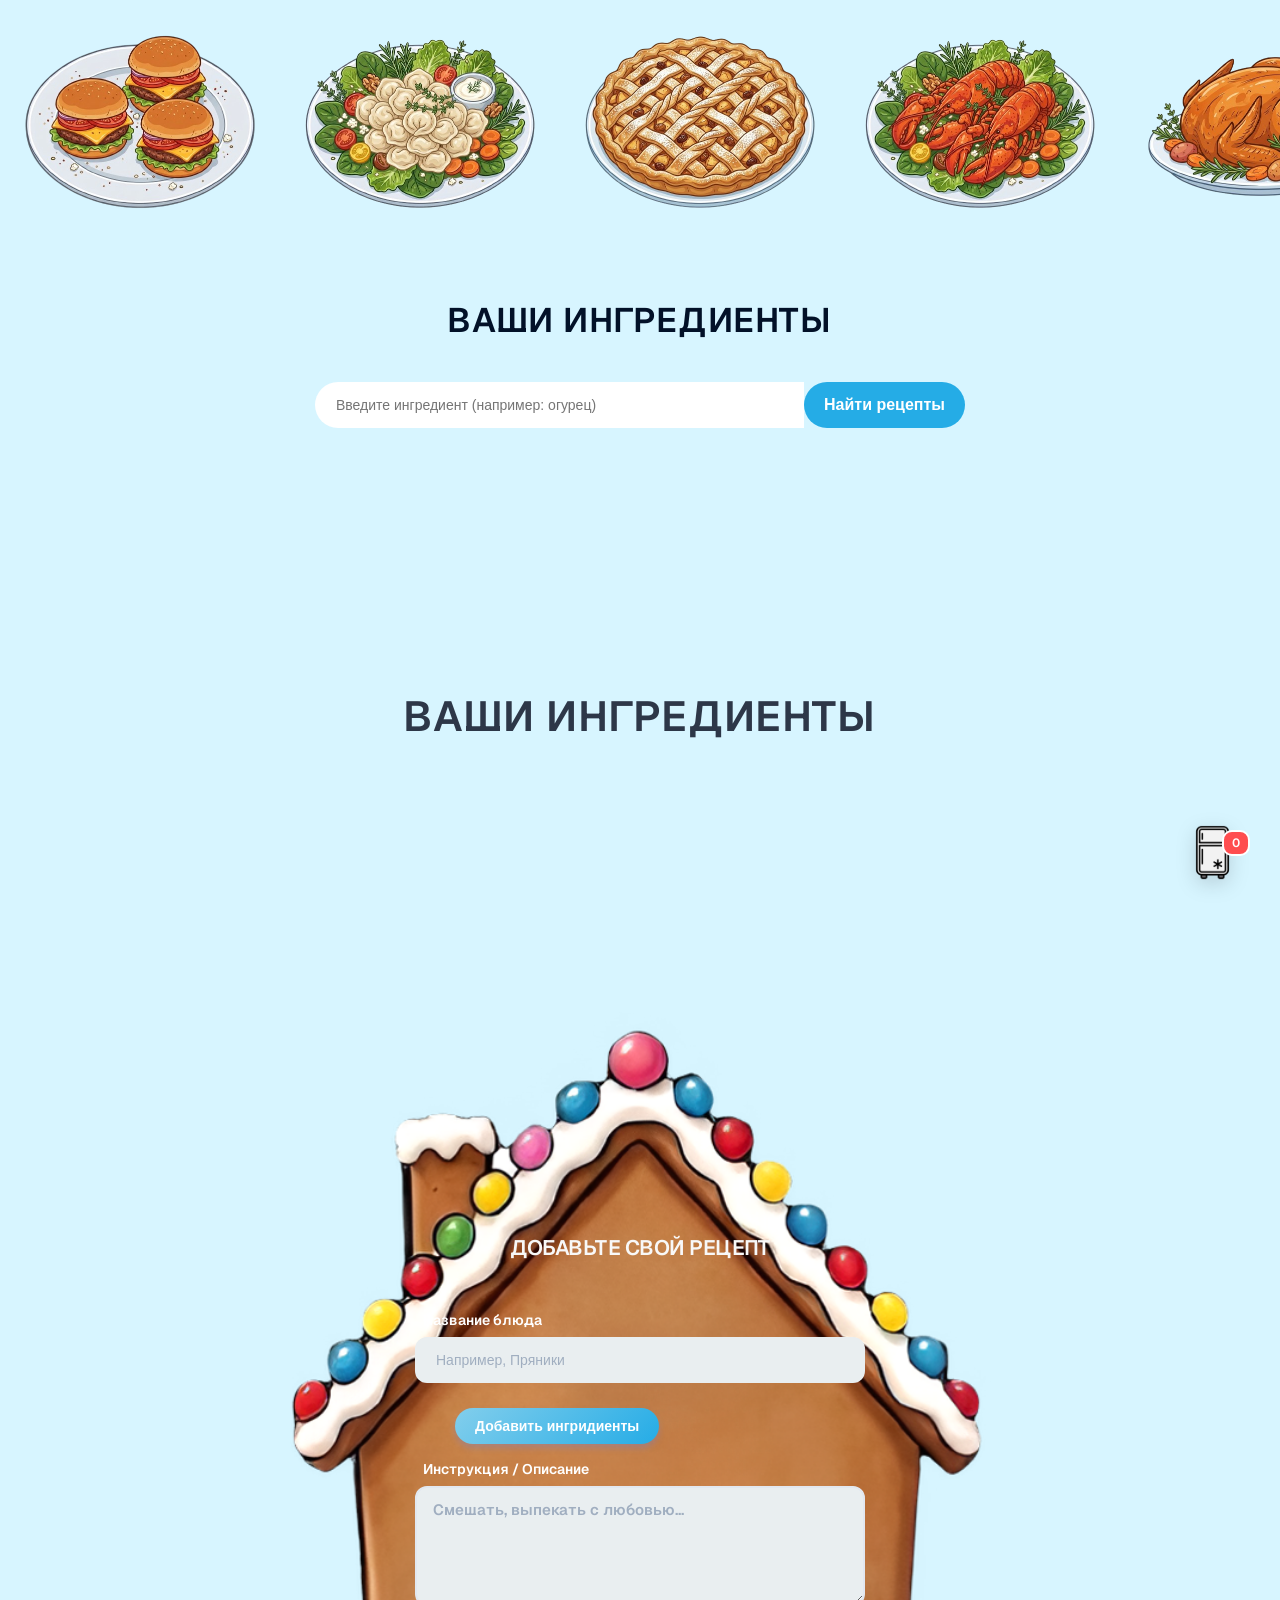
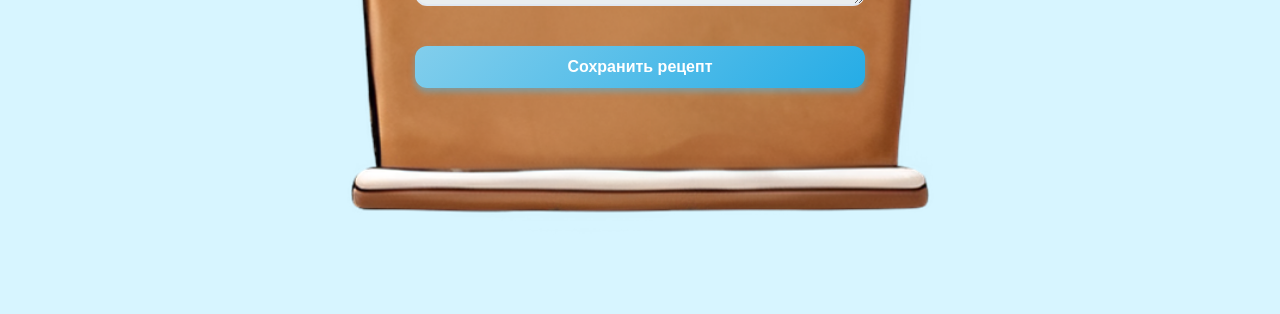
==== commit 1f306807: "убрана ненужная кнопка" ====
--- a/templates/index.html
+++ b/templates/index.html
@@ -34,12 +34,11 @@
     <h2 style="font-size: 34px;">Ваши ингредиенты</h2>
     
     <div class="search-group">
-        <input type="text" id="ingredientInput" placeholder="Введите ингредиент (например: огурец)">            
+        <input type="text" id="ingredientInput" placeholder="Введите ингредиент (например: огурец)">
         <div class="suggestions" id="suggestionsBox" onclick="animateFlyToFridge(event)"></div>
-        <button class="btn-add" id="addBtn" onclick="manualAdd(); animateFlyToFridge(event)">Добавить</button>
         <a href="#resultsArea" style="text-decoration: none;">
             <button class="btn-find-recipes" onclick="findRecipes()">Найти рецепты</button>
-        </a>      
+        </a>
     </div>
 
         <div class="empty-state">Ваш холодильник пуст</div>
@@ -104,8 +103,6 @@
                 <span></span> Сохранить рецепт
             </button>
         </form>
-        
-        <div id="formMessage" class="hidden"></div>
     </div>
 </div>
 <dialog id="favDialog" style="border: none; outline: none; border-radius: 20px;">
@@ -139,12 +136,10 @@
     document.addEventListener('DOMContentLoaded', function() {
         const track = document.getElementById('carouselTrack');
         
-        // 1. Получаем все оригинальные элементы
+        // Получаем все оригинальные элементы
         const items = track.querySelectorAll('.food-carousel-item');
         
-        // 2. Дублируем их и добавляем в конец ленты
-        // Это создает 'запас', чтобы при сдвиге на 100%
-        // в кадре уже были те же самые картинки, и переход был незаметен.
+        // Дублируем их и добавляем в конец ленты
         items.forEach(item => {
             const clone = item.cloneNode(true);
             track.appendChild(clone);
@@ -171,16 +166,13 @@
         }, 2000);
     };
 
-    // Update button opens a modal dialog
     updateButton.addEventListener("click", function () {
       favDialog.showModal();
     });
 
-    // Form cancel button closes the dialog box
     cancelButton.addEventListener("click", function () {
         const ingredientInputs = document.querySelectorAll('.ingredient-input');
 
-    // Ищем, есть ли хоть один инпут с пробелом или запятой
     const invalidInput = Array.from(ingredientInputs).find(input => /[,\s]/.test(input.value));
 
     if (invalidInput) {
--- a/static/style/styles.css
+++ b/static/style/styles.css
@@ -107,7 +107,8 @@
     margin: 40px auto 20px auto; 
     max-width: 650px;    /* Ширина, чтобы обе кнопки и инпут дышали свободно */
     width: 100%; 
-    gap: -10px;     
+    gap: -10px;
+    position: relative;
 }
 
 .floating-fridge {
@@ -207,23 +208,20 @@
 /* --- Выпадающий список подсказок (Подборка) --- */
 .suggestions {
     position: absolute;
-    top: 600px;            /* Опускает список ровно под строку ввода */
-    left: 240px;              /* Выравнивает по левому краю инпута */
-    
-    /* Ширина списка. Так как инпут занимает flex: 1, 
-       сделаем подсказки примерно на ширину самого текстового поля */
-    width: 60%;
-    display: none;           
-    
+    top: 100%;
+    left: 0;
+    width: 100%;
+    display: none;
+
     background-color: #ffffff;
     border: 1px solid #e0e0e0;
-    border-radius: 15px;  /* Мягкое скругление углов */
-    box-shadow: 0 8px 24px rgba(0, 0, 0, 0.921); /* Мягкая тень, чтобы приподнять над сайтом */
-    
-    max-height: 220px;    /* Ограничиваем высоту, если совпадений много */
-    overflow-y: auto;     /* Включает скролл внутри списка */
-    z-index: 999;         /* Выносит список поверх холодильника и карточек */
-    margin-top: 5px;      /* Небольшой аккуратный зазор от инпута */
+    border-radius: 15px;
+    box-shadow: 0 8px 24px rgba(0, 0, 0, 0.921);
+
+    max-height: 220px;
+    overflow-y: auto;
+    z-index: 999;
+    margin-top: 5px;
 }
 
 /* Стили для самих элементов списка (заодно добавим внутренние отступы) */
@@ -240,13 +238,13 @@
 
 
 input[type="text"] {
-    flex: 1;
-    padding: 12px 30px 12px 20px; 
+    width: 100%;
+    padding: 12px 30px 12px 20px;
     border: 1px solid #e0e0e000;
-    border-radius: 25px 0 0 25px; /* Сделали левый край инпута еще более круглым, под стать кнопкам */
+    border-radius: 25px 0 0 25px;
     font-size: 14px;
     outline: none;
-    height: 46px;                 /* Единая высота для всей строки */
+    height: 46px;
     box-sizing: border-box;
     border-right: none;
     position: relative;
@@ -755,3 +753,9 @@
         transform: translateX(-50%); 
     }
 }
+
+.search-wrapper {
+    position: relative;
+    flex: 1; /* Чтобы поле ввода тянулось на всю доступную ширину */
+    display: flex; /* Чтобы инпут лежал ровно */
+}
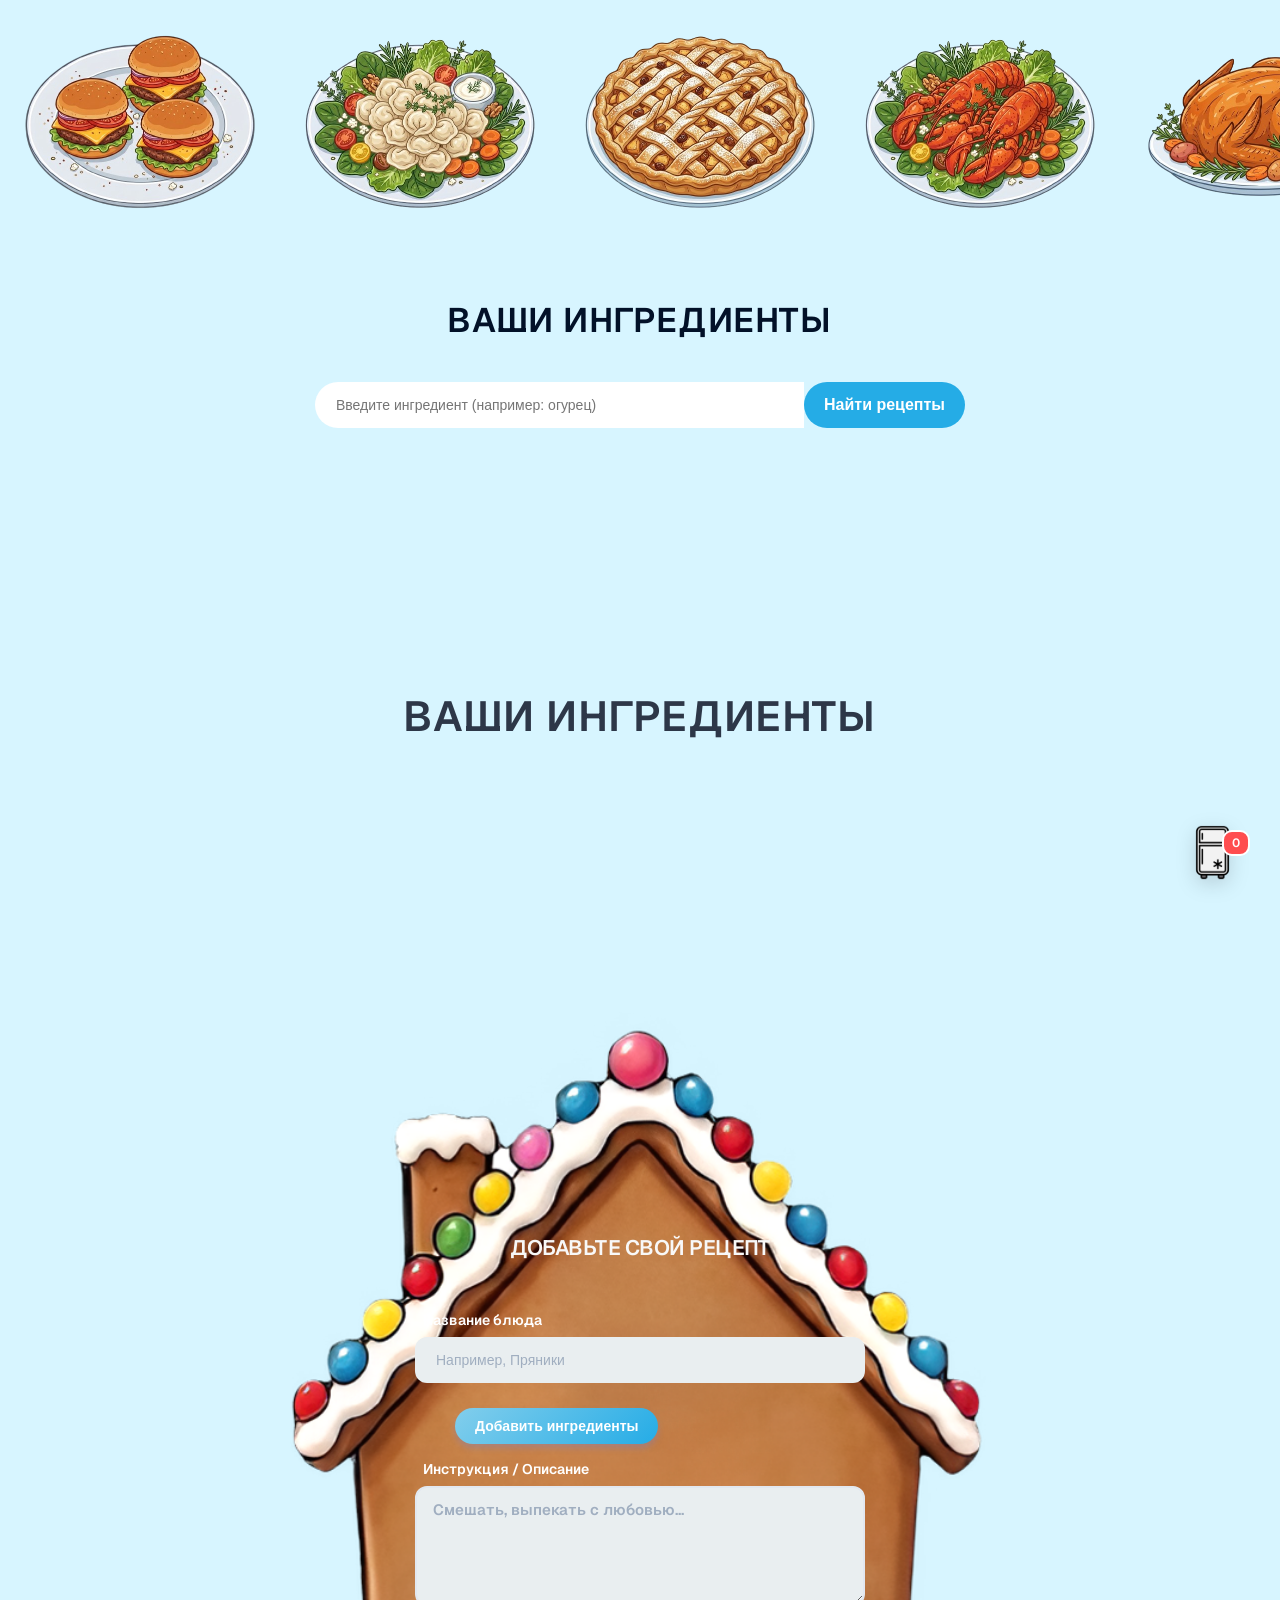
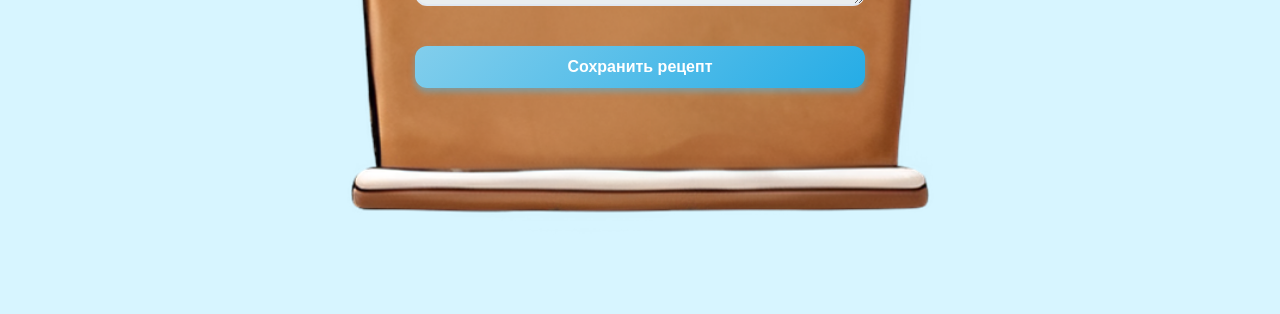
==== commit 92ddbf84: "кнопка закрытия при добавлении ингр-ов" ====
--- a/templates/index.html
+++ b/templates/index.html
@@ -88,7 +88,7 @@
                 <input type="text" id="recipeName" class="form-input" required placeholder="Например, Пряники">
             </div>
             <menu>
-            <button id="updateDetails" class="add-ingredient-btn">Добавить ингридиенты</button>
+            <button id="updateDetails" class="add-ingredient-btn">Добавить ингредиенты</button>
             </menu>
 
             <div class="form-group">
@@ -125,6 +125,9 @@
             </button>
             <button type="button" id="cancel" class="add-ingredient-btn" style="justify-content: center;" onclick="submitRecipe()">
                 Сохранить
+            </button>
+            <button type="button" class="add-ingredient-btn" style="justify-content: center; background: transparent; color: #888; border: 1.5px solid #ccc;" onclick="document.getElementById('favDialog').close()">
+                Закрыть
             </button>
             <div id="dialogMessage" style="text-align: center; min-height: 20px; font-size: 14px; margin-top: 5px; transition: opacity 0.3s; opacity: 0; font-weight: 500;"></div>
         </div>
